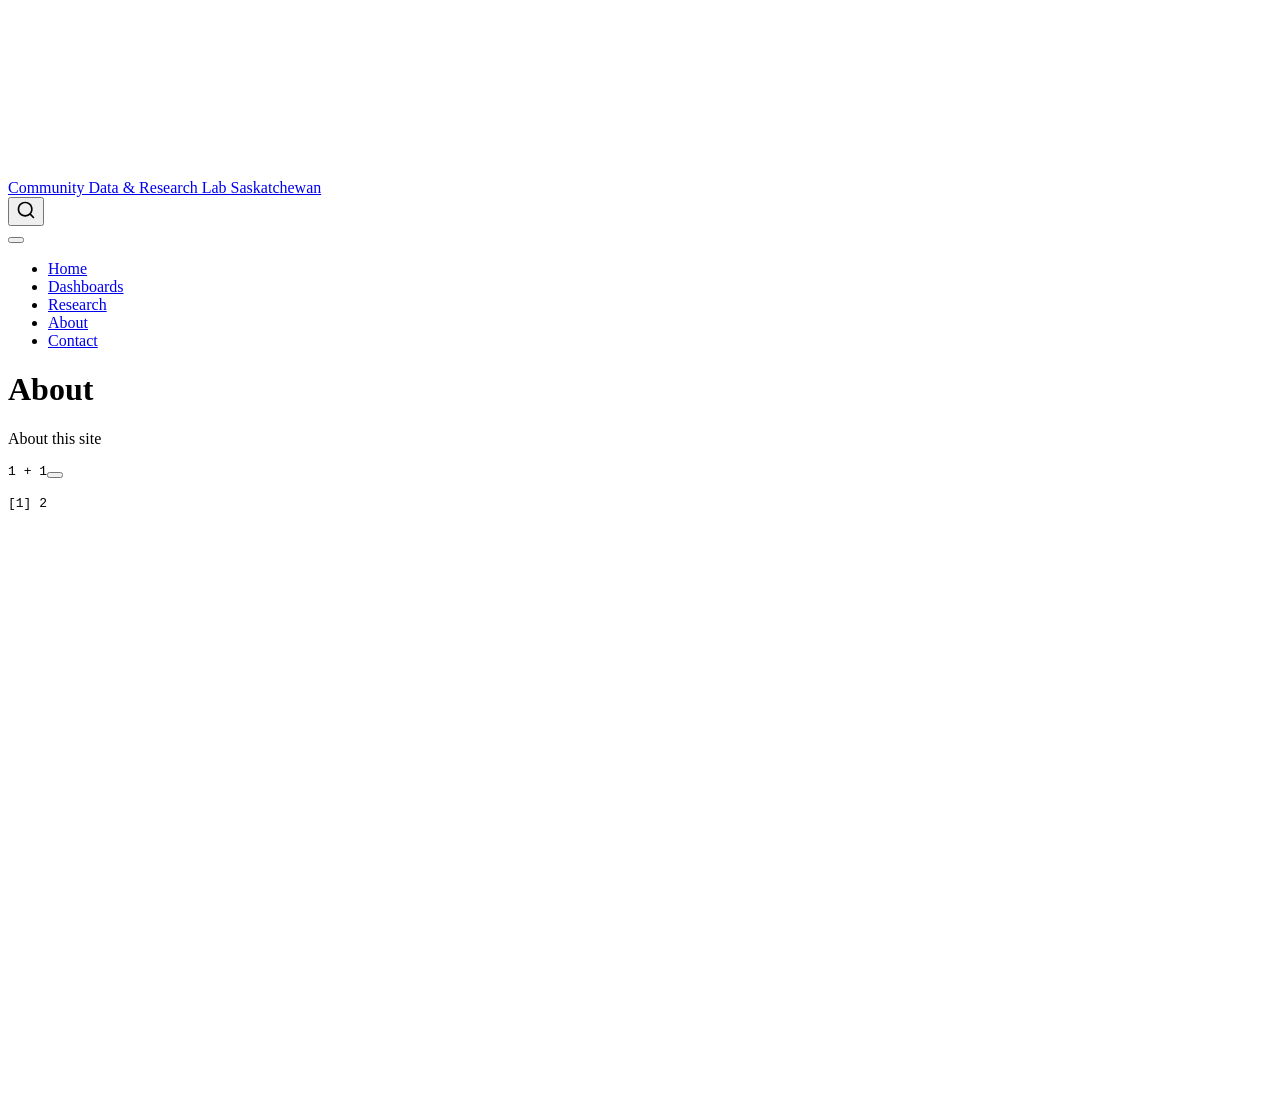
==== docs/about.html @ 87b05493 "Add files via upload" ====
<!DOCTYPE html>
<html xmlns="http://www.w3.org/1999/xhtml" lang="en" xml:lang="en"><head>

<meta charset="utf-8">
<meta name="generator" content="quarto-1.7.32">

<meta name="viewport" content="width=device-width, initial-scale=1.0, user-scalable=yes">


<title>About – Community Data &amp; Research Lab Saskatchewan</title>
<style>
code{white-space: pre-wrap;}
span.smallcaps{font-variant: small-caps;}
div.columns{display: flex; gap: min(4vw, 1.5em);}
div.column{flex: auto; overflow-x: auto;}
div.hanging-indent{margin-left: 1.5em; text-indent: -1.5em;}
ul.task-list{list-style: none;}
ul.task-list li input[type="checkbox"] {
  width: 0.8em;
  margin: 0 0.8em 0.2em -1em; /* quarto-specific, see https://github.com/quarto-dev/quarto-cli/issues/4556 */ 
  vertical-align: middle;
}
/* CSS for syntax highlighting */
html { -webkit-text-size-adjust: 100%; }
pre > code.sourceCode { white-space: pre; position: relative; }
pre > code.sourceCode > span { display: inline-block; line-height: 1.25; }
pre > code.sourceCode > span:empty { height: 1.2em; }
.sourceCode { overflow: visible; }
code.sourceCode > span { color: inherit; text-decoration: inherit; }
div.sourceCode { margin: 1em 0; }
pre.sourceCode { margin: 0; }
@media screen {
div.sourceCode { overflow: auto; }
}
@media print {
pre > code.sourceCode { white-space: pre-wrap; }
pre > code.sourceCode > span { text-indent: -5em; padding-left: 5em; }
}
pre.numberSource code
  { counter-reset: source-line 0; }
pre.numberSource code > span
  { position: relative; left: -4em; counter-increment: source-line; }
pre.numberSource code > span > a:first-child::before
  { content: counter(source-line);
    position: relative; left: -1em; text-align: right; vertical-align: baseline;
    border: none; display: inline-block;
    -webkit-touch-callout: none; -webkit-user-select: none;
    -khtml-user-select: none; -moz-user-select: none;
    -ms-user-select: none; user-select: none;
    padding: 0 4px; width: 4em;
  }
pre.numberSource { margin-left: 3em;  padding-left: 4px; }
div.sourceCode
  {   }
@media screen {
pre > code.sourceCode > span > a:first-child::before { text-decoration: underline; }
}
</style>


<script src="site_libs/quarto-nav/quarto-nav.js"></script>
<script src="site_libs/quarto-nav/headroom.min.js"></script>
<script src="site_libs/clipboard/clipboard.min.js"></script>
<script src="site_libs/quarto-search/autocomplete.umd.js"></script>
<script src="site_libs/quarto-search/fuse.min.js"></script>
<script src="site_libs/quarto-search/quarto-search.js"></script>
<meta name="quarto:offset" content="./">
<script src="site_libs/quarto-html/quarto.js" type="module"></script>
<script src="site_libs/quarto-html/tabsets/tabsets.js" type="module"></script>
<script src="site_libs/quarto-html/popper.min.js"></script>
<script src="site_libs/quarto-html/tippy.umd.min.js"></script>
<script src="site_libs/quarto-html/anchor.min.js"></script>
<link href="site_libs/quarto-html/tippy.css" rel="stylesheet">
<link href="site_libs/quarto-html/quarto-syntax-highlighting-37eea08aefeeee20ff55810ff984fec1.css" rel="stylesheet" id="quarto-text-highlighting-styles">
<script src="site_libs/bootstrap/bootstrap.min.js"></script>
<link href="site_libs/bootstrap/bootstrap-icons.css" rel="stylesheet">
<link href="site_libs/bootstrap/bootstrap-dfb324f25d9b1687192fa8be62ac8f9c.min.css" rel="stylesheet" append-hash="true" id="quarto-bootstrap" data-mode="light">
<script id="quarto-search-options" type="application/json">{
  "location": "navbar",
  "copy-button": false,
  "collapse-after": 3,
  "panel-placement": "end",
  "type": "overlay",
  "limit": 50,
  "keyboard-shortcut": [
    "f",
    "/",
    "s"
  ],
  "show-item-context": false,
  "language": {
    "search-no-results-text": "No results",
    "search-matching-documents-text": "matching documents",
    "search-copy-link-title": "Copy link to search",
    "search-hide-matches-text": "Hide additional matches",
    "search-more-match-text": "more match in this document",
    "search-more-matches-text": "more matches in this document",
    "search-clear-button-title": "Clear",
    "search-text-placeholder": "",
    "search-detached-cancel-button-title": "Cancel",
    "search-submit-button-title": "Submit",
    "search-label": "Search"
  }
}</script>


</head>

<body class="nav-fixed quarto-light">

<div id="quarto-search-results"></div>
  <header id="quarto-header" class="headroom fixed-top">
    <nav class="navbar navbar-expand-lg " data-bs-theme="dark">
      <div class="navbar-container container-fluid">
      <div class="navbar-brand-container mx-auto">
    <a class="navbar-brand" href="./index.html">
    <span class="navbar-title">Community Data &amp; Research Lab Saskatchewan</span>
    </a>
  </div>
            <div id="quarto-search" class="" title="Search"></div>
          <button class="navbar-toggler" type="button" data-bs-toggle="collapse" data-bs-target="#navbarCollapse" aria-controls="navbarCollapse" role="menu" aria-expanded="false" aria-label="Toggle navigation" onclick="if (window.quartoToggleHeadroom) { window.quartoToggleHeadroom(); }">
  <span class="navbar-toggler-icon"></span>
</button>
          <div class="collapse navbar-collapse" id="navbarCollapse">
            <ul class="navbar-nav navbar-nav-scroll me-auto">
  <li class="nav-item">
    <a class="nav-link" href="./index.html"> 
<span class="menu-text">Home</span></a>
  </li>  
  <li class="nav-item">
    <a class="nav-link" href="./dashboard.html"> 
<span class="menu-text">Dashboards</span></a>
  </li>  
  <li class="nav-item">
    <a class="nav-link" href="./research.qmd"> 
<span class="menu-text">Research</span></a>
  </li>  
  <li class="nav-item">
    <a class="nav-link active" href="./about.html" aria-current="page"> 
<span class="menu-text">About</span></a>
  </li>  
  <li class="nav-item">
    <a class="nav-link" href="./contact.qmd"> 
<span class="menu-text">Contact</span></a>
  </li>  
</ul>
          </div> <!-- /navcollapse -->
            <div class="quarto-navbar-tools">
</div>
      </div> <!-- /container-fluid -->
    </nav>
</header>
<!-- content -->
<div id="quarto-content" class="quarto-container page-columns page-rows-contents page-layout-article page-navbar">
<!-- sidebar -->
<!-- margin-sidebar -->
    <div id="quarto-margin-sidebar" class="sidebar margin-sidebar zindex-bottom">
        
    </div>
<!-- main -->
<main class="content" id="quarto-document-content">

<header id="title-block-header" class="quarto-title-block default">
<div class="quarto-title">
<h1 class="title">About</h1>
</div>



<div class="quarto-title-meta">

    
  
    
  </div>
  


</header>


<p>About this site</p>
<div class="cell">
<div class="sourceCode cell-code" id="cb1"><pre class="sourceCode r code-with-copy"><code class="sourceCode r"><span id="cb1-1"><a href="#cb1-1" aria-hidden="true" tabindex="-1"></a><span class="dv">1</span> <span class="sc">+</span> <span class="dv">1</span></span></code><button title="Copy to Clipboard" class="code-copy-button"><i class="bi"></i></button></pre></div>
<div class="cell-output cell-output-stdout">
<pre><code>[1] 2</code></pre>
</div>
</div>



</main> <!-- /main -->
<script id="quarto-html-after-body" type="application/javascript">
  window.document.addEventListener("DOMContentLoaded", function (event) {
    const icon = "";
    const anchorJS = new window.AnchorJS();
    anchorJS.options = {
      placement: 'right',
      icon: icon
    };
    anchorJS.add('.anchored');
    const isCodeAnnotation = (el) => {
      for (const clz of el.classList) {
        if (clz.startsWith('code-annotation-')) {                     
          return true;
        }
      }
      return false;
    }
    const onCopySuccess = function(e) {
      // button target
      const button = e.trigger;
      // don't keep focus
      button.blur();
      // flash "checked"
      button.classList.add('code-copy-button-checked');
      var currentTitle = button.getAttribute("title");
      button.setAttribute("title", "Copied!");
      let tooltip;
      if (window.bootstrap) {
        button.setAttribute("data-bs-toggle", "tooltip");
        button.setAttribute("data-bs-placement", "left");
        button.setAttribute("data-bs-title", "Copied!");
        tooltip = new bootstrap.Tooltip(button, 
          { trigger: "manual", 
            customClass: "code-copy-button-tooltip",
            offset: [0, -8]});
        tooltip.show();    
      }
      setTimeout(function() {
        if (tooltip) {
          tooltip.hide();
          button.removeAttribute("data-bs-title");
          button.removeAttribute("data-bs-toggle");
          button.removeAttribute("data-bs-placement");
        }
        button.setAttribute("title", currentTitle);
        button.classList.remove('code-copy-button-checked');
      }, 1000);
      // clear code selection
      e.clearSelection();
    }
    const getTextToCopy = function(trigger) {
        const codeEl = trigger.previousElementSibling.cloneNode(true);
        for (const childEl of codeEl.children) {
          if (isCodeAnnotation(childEl)) {
            childEl.remove();
          }
        }
        return codeEl.innerText;
    }
    const clipboard = new window.ClipboardJS('.code-copy-button:not([data-in-quarto-modal])', {
      text: getTextToCopy
    });
    clipboard.on('success', onCopySuccess);
    if (window.document.getElementById('quarto-embedded-source-code-modal')) {
      const clipboardModal = new window.ClipboardJS('.code-copy-button[data-in-quarto-modal]', {
        text: getTextToCopy,
        container: window.document.getElementById('quarto-embedded-source-code-modal')
      });
      clipboardModal.on('success', onCopySuccess);
    }
      var localhostRegex = new RegExp(/^(?:http|https):\/\/localhost\:?[0-9]*\//);
      var mailtoRegex = new RegExp(/^mailto:/);
        var filterRegex = new RegExp("https:\/\/prairieskcommunityhub\.github\.io\/");
      var isInternal = (href) => {
          return filterRegex.test(href) || localhostRegex.test(href) || mailtoRegex.test(href);
      }
      // Inspect non-navigation links and adorn them if external
     var links = window.document.querySelectorAll('a[href]:not(.nav-link):not(.navbar-brand):not(.toc-action):not(.sidebar-link):not(.sidebar-item-toggle):not(.pagination-link):not(.no-external):not([aria-hidden]):not(.dropdown-item):not(.quarto-navigation-tool):not(.about-link)');
      for (var i=0; i<links.length; i++) {
        const link = links[i];
        if (!isInternal(link.href)) {
          // undo the damage that might have been done by quarto-nav.js in the case of
          // links that we want to consider external
          if (link.dataset.originalHref !== undefined) {
            link.href = link.dataset.originalHref;
          }
        }
      }
    function tippyHover(el, contentFn, onTriggerFn, onUntriggerFn) {
      const config = {
        allowHTML: true,
        maxWidth: 500,
        delay: 100,
        arrow: false,
        appendTo: function(el) {
            return el.parentElement;
        },
        interactive: true,
        interactiveBorder: 10,
        theme: 'quarto',
        placement: 'bottom-start',
      };
      if (contentFn) {
        config.content = contentFn;
      }
      if (onTriggerFn) {
        config.onTrigger = onTriggerFn;
      }
      if (onUntriggerFn) {
        config.onUntrigger = onUntriggerFn;
      }
      window.tippy(el, config); 
    }
    const noterefs = window.document.querySelectorAll('a[role="doc-noteref"]');
    for (var i=0; i<noterefs.length; i++) {
      const ref = noterefs[i];
      tippyHover(ref, function() {
        // use id or data attribute instead here
        let href = ref.getAttribute('data-footnote-href') || ref.getAttribute('href');
        try { href = new URL(href).hash; } catch {}
        const id = href.replace(/^#\/?/, "");
        const note = window.document.getElementById(id);
        if (note) {
          return note.innerHTML;
        } else {
          return "";
        }
      });
    }
    const xrefs = window.document.querySelectorAll('a.quarto-xref');
    const processXRef = (id, note) => {
      // Strip column container classes
      const stripColumnClz = (el) => {
        el.classList.remove("page-full", "page-columns");
        if (el.children) {
          for (const child of el.children) {
            stripColumnClz(child);
          }
        }
      }
      stripColumnClz(note)
      if (id === null || id.startsWith('sec-')) {
        // Special case sections, only their first couple elements
        const container = document.createElement("div");
        if (note.children && note.children.length > 2) {
          container.appendChild(note.children[0].cloneNode(true));
          for (let i = 1; i < note.children.length; i++) {
            const child = note.children[i];
            if (child.tagName === "P" && child.innerText === "") {
              continue;
            } else {
              container.appendChild(child.cloneNode(true));
              break;
            }
          }
          if (window.Quarto?.typesetMath) {
            window.Quarto.typesetMath(container);
          }
          return container.innerHTML
        } else {
          if (window.Quarto?.typesetMath) {
            window.Quarto.typesetMath(note);
          }
          return note.innerHTML;
        }
      } else {
        // Remove any anchor links if they are present
        const anchorLink = note.querySelector('a.anchorjs-link');
        if (anchorLink) {
          anchorLink.remove();
        }
        if (window.Quarto?.typesetMath) {
          window.Quarto.typesetMath(note);
        }
        if (note.classList.contains("callout")) {
          return note.outerHTML;
        } else {
          return note.innerHTML;
        }
      }
    }
    for (var i=0; i<xrefs.length; i++) {
      const xref = xrefs[i];
      tippyHover(xref, undefined, function(instance) {
        instance.disable();
        let url = xref.getAttribute('href');
        let hash = undefined; 
        if (url.startsWith('#')) {
          hash = url;
        } else {
          try { hash = new URL(url).hash; } catch {}
        }
        if (hash) {
          const id = hash.replace(/^#\/?/, "");
          const note = window.document.getElementById(id);
          if (note !== null) {
            try {
              const html = processXRef(id, note.cloneNode(true));
              instance.setContent(html);
            } finally {
              instance.enable();
              instance.show();
            }
          } else {
            // See if we can fetch this
            fetch(url.split('#')[0])
            .then(res => res.text())
            .then(html => {
              const parser = new DOMParser();
              const htmlDoc = parser.parseFromString(html, "text/html");
              const note = htmlDoc.getElementById(id);
              if (note !== null) {
                const html = processXRef(id, note);
                instance.setContent(html);
              } 
            }).finally(() => {
              instance.enable();
              instance.show();
            });
          }
        } else {
          // See if we can fetch a full url (with no hash to target)
          // This is a special case and we should probably do some content thinning / targeting
          fetch(url)
          .then(res => res.text())
          .then(html => {
            const parser = new DOMParser();
            const htmlDoc = parser.parseFromString(html, "text/html");
            const note = htmlDoc.querySelector('main.content');
            if (note !== null) {
              // This should only happen for chapter cross references
              // (since there is no id in the URL)
              // remove the first header
              if (note.children.length > 0 && note.children[0].tagName === "HEADER") {
                note.children[0].remove();
              }
              const html = processXRef(null, note);
              instance.setContent(html);
            } 
          }).finally(() => {
            instance.enable();
            instance.show();
          });
        }
      }, function(instance) {
      });
    }
        let selectedAnnoteEl;
        const selectorForAnnotation = ( cell, annotation) => {
          let cellAttr = 'data-code-cell="' + cell + '"';
          let lineAttr = 'data-code-annotation="' +  annotation + '"';
          const selector = 'span[' + cellAttr + '][' + lineAttr + ']';
          return selector;
        }
        const selectCodeLines = (annoteEl) => {
          const doc = window.document;
          const targetCell = annoteEl.getAttribute("data-target-cell");
          const targetAnnotation = annoteEl.getAttribute("data-target-annotation");
          const annoteSpan = window.document.querySelector(selectorForAnnotation(targetCell, targetAnnotation));
          const lines = annoteSpan.getAttribute("data-code-lines").split(",");
          const lineIds = lines.map((line) => {
            return targetCell + "-" + line;
          })
          let top = null;
          let height = null;
          let parent = null;
          if (lineIds.length > 0) {
              //compute the position of the single el (top and bottom and make a div)
              const el = window.document.getElementById(lineIds[0]);
              top = el.offsetTop;
              height = el.offsetHeight;
              parent = el.parentElement.parentElement;
            if (lineIds.length > 1) {
              const lastEl = window.document.getElementById(lineIds[lineIds.length - 1]);
              const bottom = lastEl.offsetTop + lastEl.offsetHeight;
              height = bottom - top;
            }
            if (top !== null && height !== null && parent !== null) {
              // cook up a div (if necessary) and position it 
              let div = window.document.getElementById("code-annotation-line-highlight");
              if (div === null) {
                div = window.document.createElement("div");
                div.setAttribute("id", "code-annotation-line-highlight");
                div.style.position = 'absolute';
                parent.appendChild(div);
              }
              div.style.top = top - 2 + "px";
              div.style.height = height + 4 + "px";
              div.style.left = 0;
              let gutterDiv = window.document.getElementById("code-annotation-line-highlight-gutter");
              if (gutterDiv === null) {
                gutterDiv = window.document.createElement("div");
                gutterDiv.setAttribute("id", "code-annotation-line-highlight-gutter");
                gutterDiv.style.position = 'absolute';
                const codeCell = window.document.getElementById(targetCell);
                const gutter = codeCell.querySelector('.code-annotation-gutter');
                gutter.appendChild(gutterDiv);
              }
              gutterDiv.style.top = top - 2 + "px";
              gutterDiv.style.height = height + 4 + "px";
            }
            selectedAnnoteEl = annoteEl;
          }
        };
        const unselectCodeLines = () => {
          const elementsIds = ["code-annotation-line-highlight", "code-annotation-line-highlight-gutter"];
          elementsIds.forEach((elId) => {
            const div = window.document.getElementById(elId);
            if (div) {
              div.remove();
            }
          });
          selectedAnnoteEl = undefined;
        };
          // Handle positioning of the toggle
      window.addEventListener(
        "resize",
        throttle(() => {
          elRect = undefined;
          if (selectedAnnoteEl) {
            selectCodeLines(selectedAnnoteEl);
          }
        }, 10)
      );
      function throttle(fn, ms) {
      let throttle = false;
      let timer;
        return (...args) => {
          if(!throttle) { // first call gets through
              fn.apply(this, args);
              throttle = true;
          } else { // all the others get throttled
              if(timer) clearTimeout(timer); // cancel #2
              timer = setTimeout(() => {
                fn.apply(this, args);
                timer = throttle = false;
              }, ms);
          }
        };
      }
        // Attach click handler to the DT
        const annoteDls = window.document.querySelectorAll('dt[data-target-cell]');
        for (const annoteDlNode of annoteDls) {
          annoteDlNode.addEventListener('click', (event) => {
            const clickedEl = event.target;
            if (clickedEl !== selectedAnnoteEl) {
              unselectCodeLines();
              const activeEl = window.document.querySelector('dt[data-target-cell].code-annotation-active');
              if (activeEl) {
                activeEl.classList.remove('code-annotation-active');
              }
              selectCodeLines(clickedEl);
              clickedEl.classList.add('code-annotation-active');
            } else {
              // Unselect the line
              unselectCodeLines();
              clickedEl.classList.remove('code-annotation-active');
            }
          });
        }
    const findCites = (el) => {
      const parentEl = el.parentElement;
      if (parentEl) {
        const cites = parentEl.dataset.cites;
        if (cites) {
          return {
            el,
            cites: cites.split(' ')
          };
        } else {
          return findCites(el.parentElement)
        }
      } else {
        return undefined;
      }
    };
    var bibliorefs = window.document.querySelectorAll('a[role="doc-biblioref"]');
    for (var i=0; i<bibliorefs.length; i++) {
      const ref = bibliorefs[i];
      const citeInfo = findCites(ref);
      if (citeInfo) {
        tippyHover(citeInfo.el, function() {
          var popup = window.document.createElement('div');
          citeInfo.cites.forEach(function(cite) {
            var citeDiv = window.document.createElement('div');
            citeDiv.classList.add('hanging-indent');
            citeDiv.classList.add('csl-entry');
            var biblioDiv = window.document.getElementById('ref-' + cite);
            if (biblioDiv) {
              citeDiv.innerHTML = biblioDiv.innerHTML;
            }
            popup.appendChild(citeDiv);
          });
          return popup.innerHTML;
        });
      }
    }
  });
  </script>
</div> <!-- /content -->




</body></html>
---- docs/site_libs/quarto-html/tippy.css ----
.tippy-box[data-animation=fade][data-state=hidden]{opacity:0}[data-tippy-root]{max-width:calc(100vw - 10px)}.tippy-box{position:relative;background-color:#333;color:#fff;border-radius:4px;font-size:14px;line-height:1.4;white-space:normal;outline:0;transition-property:transform,visibility,opacity}.tippy-box[data-placement^=top]>.tippy-arrow{bottom:0}.tippy-box[data-placement^=top]>.tippy-arrow:before{bottom:-7px;left:0;border-width:8px 8px 0;border-top-color:initial;transform-origin:center top}.tippy-box[data-placement^=bottom]>.tippy-arrow{top:0}.tippy-box[data-placement^=bottom]>.tippy-arrow:before{top:-7px;left:0;border-width:0 8px 8px;border-bottom-color:initial;transform-origin:center bottom}.tippy-box[data-placement^=left]>.tippy-arrow{right:0}.tippy-box[data-placement^=left]>.tippy-arrow:before{border-width:8px 0 8px 8px;border-left-color:initial;right:-7px;transform-origin:center left}.tippy-box[data-placement^=right]>.tippy-arrow{left:0}.tippy-box[data-placement^=right]>.tippy-arrow:before{left:-7px;border-width:8px 8px 8px 0;border-right-color:initial;transform-origin:center right}.tippy-box[data-inertia][data-state=visible]{transition-timing-function:cubic-bezier(.54,1.5,.38,1.11)}.tippy-arrow{width:16px;height:16px;color:#333}.tippy-arrow:before{content:"";position:absolute;border-color:transparent;border-style:solid}.tippy-content{position:relative;padding:5px 9px;z-index:1}
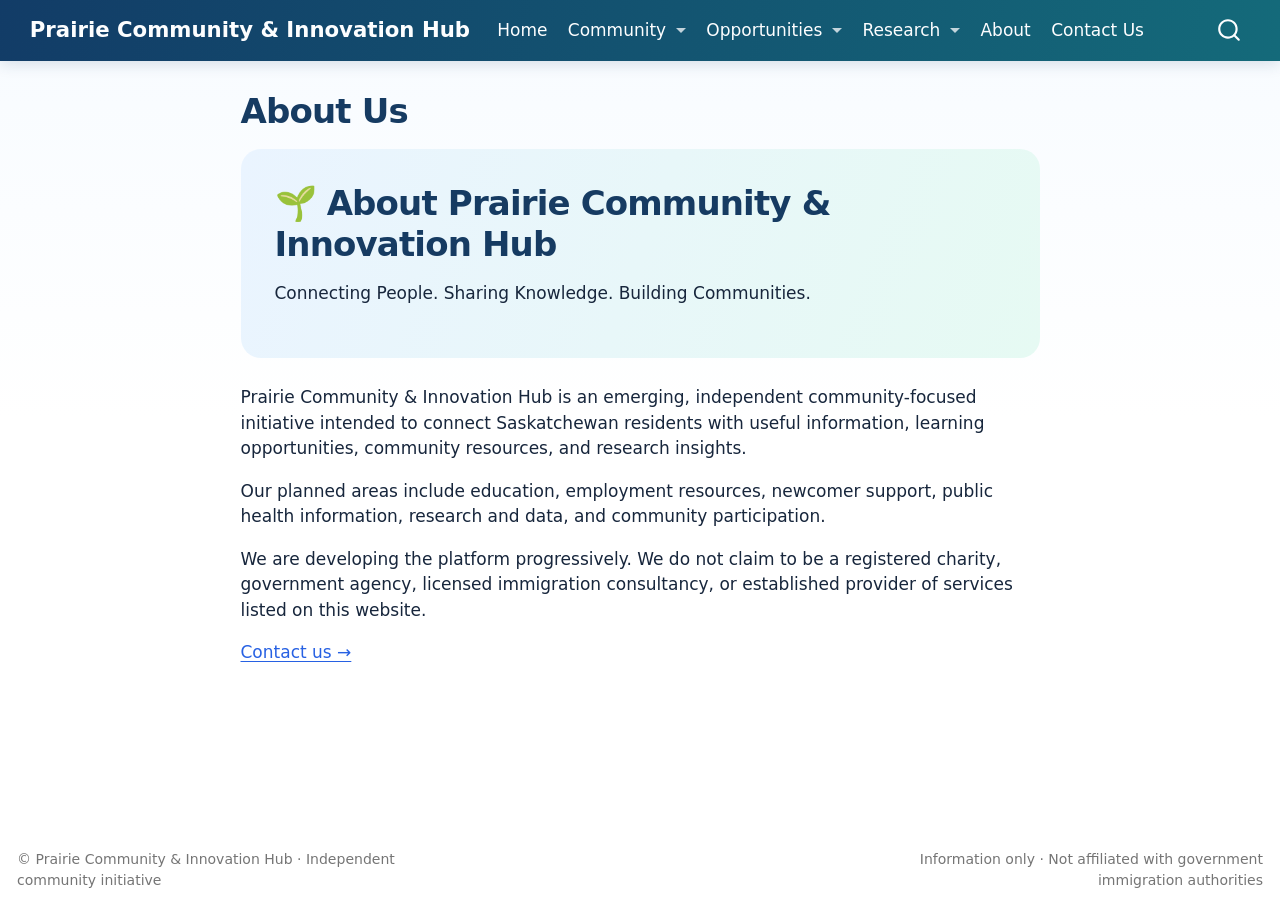
==== commit 5e0fa032: "Update Prairie Community Hub website" ====
--- a/docs/about.html
+++ b/docs/about.html
@@ -2,12 +2,12 @@
 <html xmlns="http://www.w3.org/1999/xhtml" lang="en" xml:lang="en"><head>
 
 <meta charset="utf-8">
-<meta name="generator" content="quarto-1.7.32">
+<meta name="generator" content="quarto-1.6.42">
 
 <meta name="viewport" content="width=device-width, initial-scale=1.0, user-scalable=yes">
 
 
-<title>About – Community Data &amp; Research Lab Saskatchewan</title>
+<title>About Us – Prairie Community &amp; Innovation Hub</title>
 <style>
 code{white-space: pre-wrap;}
 span.smallcaps{font-variant: small-caps;}
@@ -20,41 +20,6 @@
   margin: 0 0.8em 0.2em -1em; /* quarto-specific, see https://github.com/quarto-dev/quarto-cli/issues/4556 */ 
   vertical-align: middle;
 }
-/* CSS for syntax highlighting */
-html { -webkit-text-size-adjust: 100%; }
-pre > code.sourceCode { white-space: pre; position: relative; }
-pre > code.sourceCode > span { display: inline-block; line-height: 1.25; }
-pre > code.sourceCode > span:empty { height: 1.2em; }
-.sourceCode { overflow: visible; }
-code.sourceCode > span { color: inherit; text-decoration: inherit; }
-div.sourceCode { margin: 1em 0; }
-pre.sourceCode { margin: 0; }
-@media screen {
-div.sourceCode { overflow: auto; }
-}
-@media print {
-pre > code.sourceCode { white-space: pre-wrap; }
-pre > code.sourceCode > span { text-indent: -5em; padding-left: 5em; }
-}
-pre.numberSource code
-  { counter-reset: source-line 0; }
-pre.numberSource code > span
-  { position: relative; left: -4em; counter-increment: source-line; }
-pre.numberSource code > span > a:first-child::before
-  { content: counter(source-line);
-    position: relative; left: -1em; text-align: right; vertical-align: baseline;
-    border: none; display: inline-block;
-    -webkit-touch-callout: none; -webkit-user-select: none;
-    -khtml-user-select: none; -moz-user-select: none;
-    -ms-user-select: none; user-select: none;
-    padding: 0 4px; width: 4em;
-  }
-pre.numberSource { margin-left: 3em;  padding-left: 4px; }
-div.sourceCode
-  {   }
-@media screen {
-pre > code.sourceCode > span > a:first-child::before { text-decoration: underline; }
-}
 </style>
 
 
@@ -65,16 +30,15 @@
 <script src="site_libs/quarto-search/fuse.min.js"></script>
 <script src="site_libs/quarto-search/quarto-search.js"></script>
 <meta name="quarto:offset" content="./">
-<script src="site_libs/quarto-html/quarto.js" type="module"></script>
-<script src="site_libs/quarto-html/tabsets/tabsets.js" type="module"></script>
+<script src="site_libs/quarto-html/quarto.js"></script>
 <script src="site_libs/quarto-html/popper.min.js"></script>
 <script src="site_libs/quarto-html/tippy.umd.min.js"></script>
 <script src="site_libs/quarto-html/anchor.min.js"></script>
 <link href="site_libs/quarto-html/tippy.css" rel="stylesheet">
-<link href="site_libs/quarto-html/quarto-syntax-highlighting-37eea08aefeeee20ff55810ff984fec1.css" rel="stylesheet" id="quarto-text-highlighting-styles">
+<link href="site_libs/quarto-html/quarto-syntax-highlighting-2f5df379a58b258e96c21c0638c20c03.css" rel="stylesheet" id="quarto-text-highlighting-styles">
 <script src="site_libs/bootstrap/bootstrap.min.js"></script>
 <link href="site_libs/bootstrap/bootstrap-icons.css" rel="stylesheet">
-<link href="site_libs/bootstrap/bootstrap-dfb324f25d9b1687192fa8be62ac8f9c.min.css" rel="stylesheet" append-hash="true" id="quarto-bootstrap" data-mode="light">
+<link href="site_libs/bootstrap/bootstrap-fad5ab29a14bbe0a7a7d29177f3f13bb.min.css" rel="stylesheet" append-hash="true" id="quarto-bootstrap" data-mode="light">
 <script id="quarto-search-options" type="application/json">{
   "location": "navbar",
   "copy-button": false,
@@ -102,11 +66,13 @@
     "search-label": "Search"
   }
 }</script>
-
-
+<style>html{ scroll-behavior: smooth; }</style>
+
+
+<link rel="stylesheet" href="styles.css">
 </head>
 
-<body class="nav-fixed quarto-light">
+<body class="nav-fixed fullcontent">
 
 <div id="quarto-search-results"></div>
   <header id="quarto-header" class="headroom fixed-top">
@@ -114,7 +80,7 @@
       <div class="navbar-container container-fluid">
       <div class="navbar-brand-container mx-auto">
     <a class="navbar-brand" href="./index.html">
-    <span class="navbar-title">Community Data &amp; Research Lab Saskatchewan</span>
+    <span class="navbar-title">Prairie Community &amp; Innovation Hub</span>
     </a>
   </div>
             <div id="quarto-search" class="" title="Search"></div>
@@ -127,21 +93,66 @@
     <a class="nav-link" href="./index.html"> 
 <span class="menu-text">Home</span></a>
   </li>  
-  <li class="nav-item">
-    <a class="nav-link" href="./dashboard.html"> 
-<span class="menu-text">Dashboards</span></a>
-  </li>  
-  <li class="nav-item">
-    <a class="nav-link" href="./research.qmd"> 
-<span class="menu-text">Research</span></a>
-  </li>  
+  <li class="nav-item dropdown ">
+    <a class="nav-link dropdown-toggle" href="#" id="nav-menu-community" role="link" data-bs-toggle="dropdown" aria-expanded="false">
+ <span class="menu-text">Community</span>
+    </a>
+    <ul class="dropdown-menu" aria-labelledby="nav-menu-community">    
+        <li>
+    <a class="dropdown-item" href="./community.html">
+ <span class="dropdown-text">Community Support</span></a>
+  </li>  
+        <li>
+    <a class="dropdown-item" href="./newcomers.html">
+ <span class="dropdown-text">Newcomers &amp; Families</span></a>
+  </li>  
+        <li>
+    <a class="dropdown-item" href="./immigration.html">
+ <span class="dropdown-text">Immigration &amp; Permits</span></a>
+  </li>  
+        <li>
+    <a class="dropdown-item" href="./health.html">
+ <span class="dropdown-text">Health Awareness</span></a>
+  </li>  
+    </ul>
+  </li>
+  <li class="nav-item dropdown ">
+    <a class="nav-link dropdown-toggle" href="#" id="nav-menu-opportunities" role="link" data-bs-toggle="dropdown" aria-expanded="false">
+ <span class="menu-text">Opportunities</span>
+    </a>
+    <ul class="dropdown-menu" aria-labelledby="nav-menu-opportunities">    
+        <li>
+    <a class="dropdown-item" href="./education.html">
+ <span class="dropdown-text">Education &amp; Training</span></a>
+  </li>  
+        <li>
+    <a class="dropdown-item" href="./jobs.html">
+ <span class="dropdown-text">Jobs &amp; Business</span></a>
+  </li>  
+        <li>
+    <a class="dropdown-item" href="./events.html">
+ <span class="dropdown-text">Events &amp; Volunteering</span></a>
+  </li>  
+    </ul>
+  </li>
+  <li class="nav-item dropdown ">
+    <a class="nav-link dropdown-toggle" href="#" id="nav-menu-research" role="link" data-bs-toggle="dropdown" aria-expanded="false">
+ <span class="menu-text">Research</span>
+    </a>
+    <ul class="dropdown-menu" aria-labelledby="nav-menu-research">    
+        <li>
+    <a class="dropdown-item" href="./research.html">
+ <span class="dropdown-text">Research &amp; Data</span></a>
+  </li>  
+    </ul>
+  </li>
   <li class="nav-item">
     <a class="nav-link active" href="./about.html" aria-current="page"> 
 <span class="menu-text">About</span></a>
   </li>  
   <li class="nav-item">
-    <a class="nav-link" href="./contact.qmd"> 
-<span class="menu-text">Contact</span></a>
+    <a class="nav-link" href="./contact.html"> 
+<span class="menu-text">Contact Us</span></a>
   </li>  
 </ul>
           </div> <!-- /navcollapse -->
@@ -154,15 +165,13 @@
 <div id="quarto-content" class="quarto-container page-columns page-rows-contents page-layout-article page-navbar">
 <!-- sidebar -->
 <!-- margin-sidebar -->
-    <div id="quarto-margin-sidebar" class="sidebar margin-sidebar zindex-bottom">
-        
-    </div>
+    
 <!-- main -->
 <main class="content" id="quarto-document-content">
 
 <header id="title-block-header" class="quarto-title-block default">
 <div class="quarto-title">
-<h1 class="title">About</h1>
+<h1 class="title">About Us</h1>
 </div>
 
 
@@ -179,254 +188,258 @@
 </header>
 
 
-<p>About this site</p>
-<div class="cell">
-<div class="sourceCode cell-code" id="cb1"><pre class="sourceCode r code-with-copy"><code class="sourceCode r"><span id="cb1-1"><a href="#cb1-1" aria-hidden="true" tabindex="-1"></a><span class="dv">1</span> <span class="sc">+</span> <span class="dv">1</span></span></code><button title="Copy to Clipboard" class="code-copy-button"><i class="bi"></i></button></pre></div>
-<div class="cell-output cell-output-stdout">
-<pre><code>[1] 2</code></pre>
+<div class="section-banner">
+<h1>
+🌱 About Prairie Community &amp; Innovation Hub
+</h1>
+<p>
+Connecting People. Sharing Knowledge. Building Communities.
+</p>
 </div>
-</div>
+<p>Prairie Community &amp; Innovation Hub is an emerging, independent community-focused initiative intended to connect Saskatchewan residents with useful information, learning opportunities, community resources, and research insights.</p>
+<p>Our planned areas include education, employment resources, newcomer support, public health information, research and data, and community participation.</p>
+<p>We are developing the platform progressively. We do not claim to be a registered charity, government agency, licensed immigration consultancy, or established provider of services listed on this website.</p>
+<p><a href="./contact.html">Contact us →</a></p>
 
 
 
 </main> <!-- /main -->
 <script id="quarto-html-after-body" type="application/javascript">
-  window.document.addEventListener("DOMContentLoaded", function (event) {
-    const icon = "";
-    const anchorJS = new window.AnchorJS();
-    anchorJS.options = {
-      placement: 'right',
-      icon: icon
+window.document.addEventListener("DOMContentLoaded", function (event) {
+  const toggleBodyColorMode = (bsSheetEl) => {
+    const mode = bsSheetEl.getAttribute("data-mode");
+    const bodyEl = window.document.querySelector("body");
+    if (mode === "dark") {
+      bodyEl.classList.add("quarto-dark");
+      bodyEl.classList.remove("quarto-light");
+    } else {
+      bodyEl.classList.add("quarto-light");
+      bodyEl.classList.remove("quarto-dark");
+    }
+  }
+  const toggleBodyColorPrimary = () => {
+    const bsSheetEl = window.document.querySelector("link#quarto-bootstrap");
+    if (bsSheetEl) {
+      toggleBodyColorMode(bsSheetEl);
+    }
+  }
+  toggleBodyColorPrimary();  
+  const icon = "";
+  const anchorJS = new window.AnchorJS();
+  anchorJS.options = {
+    placement: 'right',
+    icon: icon
+  };
+  anchorJS.add('.anchored');
+  const isCodeAnnotation = (el) => {
+    for (const clz of el.classList) {
+      if (clz.startsWith('code-annotation-')) {                     
+        return true;
+      }
+    }
+    return false;
+  }
+  const onCopySuccess = function(e) {
+    // button target
+    const button = e.trigger;
+    // don't keep focus
+    button.blur();
+    // flash "checked"
+    button.classList.add('code-copy-button-checked');
+    var currentTitle = button.getAttribute("title");
+    button.setAttribute("title", "Copied!");
+    let tooltip;
+    if (window.bootstrap) {
+      button.setAttribute("data-bs-toggle", "tooltip");
+      button.setAttribute("data-bs-placement", "left");
+      button.setAttribute("data-bs-title", "Copied!");
+      tooltip = new bootstrap.Tooltip(button, 
+        { trigger: "manual", 
+          customClass: "code-copy-button-tooltip",
+          offset: [0, -8]});
+      tooltip.show();    
+    }
+    setTimeout(function() {
+      if (tooltip) {
+        tooltip.hide();
+        button.removeAttribute("data-bs-title");
+        button.removeAttribute("data-bs-toggle");
+        button.removeAttribute("data-bs-placement");
+      }
+      button.setAttribute("title", currentTitle);
+      button.classList.remove('code-copy-button-checked');
+    }, 1000);
+    // clear code selection
+    e.clearSelection();
+  }
+  const getTextToCopy = function(trigger) {
+      const codeEl = trigger.previousElementSibling.cloneNode(true);
+      for (const childEl of codeEl.children) {
+        if (isCodeAnnotation(childEl)) {
+          childEl.remove();
+        }
+      }
+      return codeEl.innerText;
+  }
+  const clipboard = new window.ClipboardJS('.code-copy-button:not([data-in-quarto-modal])', {
+    text: getTextToCopy
+  });
+  clipboard.on('success', onCopySuccess);
+  if (window.document.getElementById('quarto-embedded-source-code-modal')) {
+    const clipboardModal = new window.ClipboardJS('.code-copy-button[data-in-quarto-modal]', {
+      text: getTextToCopy,
+      container: window.document.getElementById('quarto-embedded-source-code-modal')
+    });
+    clipboardModal.on('success', onCopySuccess);
+  }
+    var localhostRegex = new RegExp(/^(?:http|https):\/\/localhost\:?[0-9]*\//);
+    var mailtoRegex = new RegExp(/^mailto:/);
+      var filterRegex = new RegExp("https:\/\/prairieskcommunityhub\.github\.io\/");
+    var isInternal = (href) => {
+        return filterRegex.test(href) || localhostRegex.test(href) || mailtoRegex.test(href);
+    }
+    // Inspect non-navigation links and adorn them if external
+ 	var links = window.document.querySelectorAll('a[href]:not(.nav-link):not(.navbar-brand):not(.toc-action):not(.sidebar-link):not(.sidebar-item-toggle):not(.pagination-link):not(.no-external):not([aria-hidden]):not(.dropdown-item):not(.quarto-navigation-tool):not(.about-link)');
+    for (var i=0; i<links.length; i++) {
+      const link = links[i];
+      if (!isInternal(link.href)) {
+        // undo the damage that might have been done by quarto-nav.js in the case of
+        // links that we want to consider external
+        if (link.dataset.originalHref !== undefined) {
+          link.href = link.dataset.originalHref;
+        }
+          // target, if specified
+          link.setAttribute("target", "_blank");
+          if (link.getAttribute("rel") === null) {
+            link.setAttribute("rel", "noopener");
+          }
+      }
+    }
+  function tippyHover(el, contentFn, onTriggerFn, onUntriggerFn) {
+    const config = {
+      allowHTML: true,
+      maxWidth: 500,
+      delay: 100,
+      arrow: false,
+      appendTo: function(el) {
+          return el.parentElement;
+      },
+      interactive: true,
+      interactiveBorder: 10,
+      theme: 'quarto',
+      placement: 'bottom-start',
     };
-    anchorJS.add('.anchored');
-    const isCodeAnnotation = (el) => {
-      for (const clz of el.classList) {
-        if (clz.startsWith('code-annotation-')) {                     
-          return true;
-        }
-      }
-      return false;
-    }
-    const onCopySuccess = function(e) {
-      // button target
-      const button = e.trigger;
-      // don't keep focus
-      button.blur();
-      // flash "checked"
-      button.classList.add('code-copy-button-checked');
-      var currentTitle = button.getAttribute("title");
-      button.setAttribute("title", "Copied!");
-      let tooltip;
-      if (window.bootstrap) {
-        button.setAttribute("data-bs-toggle", "tooltip");
-        button.setAttribute("data-bs-placement", "left");
-        button.setAttribute("data-bs-title", "Copied!");
-        tooltip = new bootstrap.Tooltip(button, 
-          { trigger: "manual", 
-            customClass: "code-copy-button-tooltip",
-            offset: [0, -8]});
-        tooltip.show();    
-      }
-      setTimeout(function() {
-        if (tooltip) {
-          tooltip.hide();
-          button.removeAttribute("data-bs-title");
-          button.removeAttribute("data-bs-toggle");
-          button.removeAttribute("data-bs-placement");
-        }
-        button.setAttribute("title", currentTitle);
-        button.classList.remove('code-copy-button-checked');
-      }, 1000);
-      // clear code selection
-      e.clearSelection();
-    }
-    const getTextToCopy = function(trigger) {
-        const codeEl = trigger.previousElementSibling.cloneNode(true);
-        for (const childEl of codeEl.children) {
-          if (isCodeAnnotation(childEl)) {
-            childEl.remove();
-          }
-        }
-        return codeEl.innerText;
-    }
-    const clipboard = new window.ClipboardJS('.code-copy-button:not([data-in-quarto-modal])', {
-      text: getTextToCopy
+    if (contentFn) {
+      config.content = contentFn;
+    }
+    if (onTriggerFn) {
+      config.onTrigger = onTriggerFn;
+    }
+    if (onUntriggerFn) {
+      config.onUntrigger = onUntriggerFn;
+    }
+    window.tippy(el, config); 
+  }
+  const noterefs = window.document.querySelectorAll('a[role="doc-noteref"]');
+  for (var i=0; i<noterefs.length; i++) {
+    const ref = noterefs[i];
+    tippyHover(ref, function() {
+      // use id or data attribute instead here
+      let href = ref.getAttribute('data-footnote-href') || ref.getAttribute('href');
+      try { href = new URL(href).hash; } catch {}
+      const id = href.replace(/^#\/?/, "");
+      const note = window.document.getElementById(id);
+      if (note) {
+        return note.innerHTML;
+      } else {
+        return "";
+      }
     });
-    clipboard.on('success', onCopySuccess);
-    if (window.document.getElementById('quarto-embedded-source-code-modal')) {
-      const clipboardModal = new window.ClipboardJS('.code-copy-button[data-in-quarto-modal]', {
-        text: getTextToCopy,
-        container: window.document.getElementById('quarto-embedded-source-code-modal')
-      });
-      clipboardModal.on('success', onCopySuccess);
-    }
-      var localhostRegex = new RegExp(/^(?:http|https):\/\/localhost\:?[0-9]*\//);
-      var mailtoRegex = new RegExp(/^mailto:/);
-        var filterRegex = new RegExp("https:\/\/prairieskcommunityhub\.github\.io\/");
-      var isInternal = (href) => {
-          return filterRegex.test(href) || localhostRegex.test(href) || mailtoRegex.test(href);
-      }
-      // Inspect non-navigation links and adorn them if external
-     var links = window.document.querySelectorAll('a[href]:not(.nav-link):not(.navbar-brand):not(.toc-action):not(.sidebar-link):not(.sidebar-item-toggle):not(.pagination-link):not(.no-external):not([aria-hidden]):not(.dropdown-item):not(.quarto-navigation-tool):not(.about-link)');
-      for (var i=0; i<links.length; i++) {
-        const link = links[i];
-        if (!isInternal(link.href)) {
-          // undo the damage that might have been done by quarto-nav.js in the case of
-          // links that we want to consider external
-          if (link.dataset.originalHref !== undefined) {
-            link.href = link.dataset.originalHref;
-          }
-        }
-      }
-    function tippyHover(el, contentFn, onTriggerFn, onUntriggerFn) {
-      const config = {
-        allowHTML: true,
-        maxWidth: 500,
-        delay: 100,
-        arrow: false,
-        appendTo: function(el) {
-            return el.parentElement;
-        },
-        interactive: true,
-        interactiveBorder: 10,
-        theme: 'quarto',
-        placement: 'bottom-start',
-      };
-      if (contentFn) {
-        config.content = contentFn;
-      }
-      if (onTriggerFn) {
-        config.onTrigger = onTriggerFn;
-      }
-      if (onUntriggerFn) {
-        config.onUntrigger = onUntriggerFn;
-      }
-      window.tippy(el, config); 
-    }
-    const noterefs = window.document.querySelectorAll('a[role="doc-noteref"]');
-    for (var i=0; i<noterefs.length; i++) {
-      const ref = noterefs[i];
-      tippyHover(ref, function() {
-        // use id or data attribute instead here
-        let href = ref.getAttribute('data-footnote-href') || ref.getAttribute('href');
-        try { href = new URL(href).hash; } catch {}
-        const id = href.replace(/^#\/?/, "");
-        const note = window.document.getElementById(id);
-        if (note) {
-          return note.innerHTML;
-        } else {
-          return "";
-        }
-      });
-    }
-    const xrefs = window.document.querySelectorAll('a.quarto-xref');
-    const processXRef = (id, note) => {
-      // Strip column container classes
-      const stripColumnClz = (el) => {
-        el.classList.remove("page-full", "page-columns");
-        if (el.children) {
-          for (const child of el.children) {
-            stripColumnClz(child);
-          }
-        }
-      }
-      stripColumnClz(note)
-      if (id === null || id.startsWith('sec-')) {
-        // Special case sections, only their first couple elements
-        const container = document.createElement("div");
-        if (note.children && note.children.length > 2) {
-          container.appendChild(note.children[0].cloneNode(true));
-          for (let i = 1; i < note.children.length; i++) {
-            const child = note.children[i];
-            if (child.tagName === "P" && child.innerText === "") {
-              continue;
-            } else {
-              container.appendChild(child.cloneNode(true));
-              break;
-            }
-          }
-          if (window.Quarto?.typesetMath) {
-            window.Quarto.typesetMath(container);
-          }
-          return container.innerHTML
-        } else {
-          if (window.Quarto?.typesetMath) {
-            window.Quarto.typesetMath(note);
-          }
-          return note.innerHTML;
-        }
+  }
+  const xrefs = window.document.querySelectorAll('a.quarto-xref');
+  const processXRef = (id, note) => {
+    // Strip column container classes
+    const stripColumnClz = (el) => {
+      el.classList.remove("page-full", "page-columns");
+      if (el.children) {
+        for (const child of el.children) {
+          stripColumnClz(child);
+        }
+      }
+    }
+    stripColumnClz(note)
+    if (id === null || id.startsWith('sec-')) {
+      // Special case sections, only their first couple elements
+      const container = document.createElement("div");
+      if (note.children && note.children.length > 2) {
+        container.appendChild(note.children[0].cloneNode(true));
+        for (let i = 1; i < note.children.length; i++) {
+          const child = note.children[i];
+          if (child.tagName === "P" && child.innerText === "") {
+            continue;
+          } else {
+            container.appendChild(child.cloneNode(true));
+            break;
+          }
+        }
+        if (window.Quarto?.typesetMath) {
+          window.Quarto.typesetMath(container);
+        }
+        return container.innerHTML
       } else {
-        // Remove any anchor links if they are present
-        const anchorLink = note.querySelector('a.anchorjs-link');
-        if (anchorLink) {
-          anchorLink.remove();
-        }
         if (window.Quarto?.typesetMath) {
           window.Quarto.typesetMath(note);
         }
-        if (note.classList.contains("callout")) {
-          return note.outerHTML;
+        return note.innerHTML;
+      }
+    } else {
+      // Remove any anchor links if they are present
+      const anchorLink = note.querySelector('a.anchorjs-link');
+      if (anchorLink) {
+        anchorLink.remove();
+      }
+      if (window.Quarto?.typesetMath) {
+        window.Quarto.typesetMath(note);
+      }
+      if (note.classList.contains("callout")) {
+        return note.outerHTML;
+      } else {
+        return note.innerHTML;
+      }
+    }
+  }
+  for (var i=0; i<xrefs.length; i++) {
+    const xref = xrefs[i];
+    tippyHover(xref, undefined, function(instance) {
+      instance.disable();
+      let url = xref.getAttribute('href');
+      let hash = undefined; 
+      if (url.startsWith('#')) {
+        hash = url;
+      } else {
+        try { hash = new URL(url).hash; } catch {}
+      }
+      if (hash) {
+        const id = hash.replace(/^#\/?/, "");
+        const note = window.document.getElementById(id);
+        if (note !== null) {
+          try {
+            const html = processXRef(id, note.cloneNode(true));
+            instance.setContent(html);
+          } finally {
+            instance.enable();
+            instance.show();
+          }
         } else {
-          return note.innerHTML;
-        }
-      }
-    }
-    for (var i=0; i<xrefs.length; i++) {
-      const xref = xrefs[i];
-      tippyHover(xref, undefined, function(instance) {
-        instance.disable();
-        let url = xref.getAttribute('href');
-        let hash = undefined; 
-        if (url.startsWith('#')) {
-          hash = url;
-        } else {
-          try { hash = new URL(url).hash; } catch {}
-        }
-        if (hash) {
-          const id = hash.replace(/^#\/?/, "");
-          const note = window.document.getElementById(id);
-          if (note !== null) {
-            try {
-              const html = processXRef(id, note.cloneNode(true));
-              instance.setContent(html);
-            } finally {
-              instance.enable();
-              instance.show();
-            }
-          } else {
-            // See if we can fetch this
-            fetch(url.split('#')[0])
-            .then(res => res.text())
-            .then(html => {
-              const parser = new DOMParser();
-              const htmlDoc = parser.parseFromString(html, "text/html");
-              const note = htmlDoc.getElementById(id);
-              if (note !== null) {
-                const html = processXRef(id, note);
-                instance.setContent(html);
-              } 
-            }).finally(() => {
-              instance.enable();
-              instance.show();
-            });
-          }
-        } else {
-          // See if we can fetch a full url (with no hash to target)
-          // This is a special case and we should probably do some content thinning / targeting
-          fetch(url)
+          // See if we can fetch this
+          fetch(url.split('#')[0])
           .then(res => res.text())
           .then(html => {
             const parser = new DOMParser();
             const htmlDoc = parser.parseFromString(html, "text/html");
-            const note = htmlDoc.querySelector('main.content');
+            const note = htmlDoc.getElementById(id);
             if (note !== null) {
-              // This should only happen for chapter cross references
-              // (since there is no id in the URL)
-              // remove the first header
-              if (note.children.length > 0 && note.children[0].tagName === "HEADER") {
-                note.children[0].remove();
-              }
-              const html = processXRef(null, note);
+              const html = processXRef(id, note);
               instance.setContent(html);
             } 
           }).finally(() => {
@@ -434,164 +447,202 @@
             instance.show();
           });
         }
-      }, function(instance) {
+      } else {
+        // See if we can fetch a full url (with no hash to target)
+        // This is a special case and we should probably do some content thinning / targeting
+        fetch(url)
+        .then(res => res.text())
+        .then(html => {
+          const parser = new DOMParser();
+          const htmlDoc = parser.parseFromString(html, "text/html");
+          const note = htmlDoc.querySelector('main.content');
+          if (note !== null) {
+            // This should only happen for chapter cross references
+            // (since there is no id in the URL)
+            // remove the first header
+            if (note.children.length > 0 && note.children[0].tagName === "HEADER") {
+              note.children[0].remove();
+            }
+            const html = processXRef(null, note);
+            instance.setContent(html);
+          } 
+        }).finally(() => {
+          instance.enable();
+          instance.show();
+        });
+      }
+    }, function(instance) {
+    });
+  }
+      let selectedAnnoteEl;
+      const selectorForAnnotation = ( cell, annotation) => {
+        let cellAttr = 'data-code-cell="' + cell + '"';
+        let lineAttr = 'data-code-annotation="' +  annotation + '"';
+        const selector = 'span[' + cellAttr + '][' + lineAttr + ']';
+        return selector;
+      }
+      const selectCodeLines = (annoteEl) => {
+        const doc = window.document;
+        const targetCell = annoteEl.getAttribute("data-target-cell");
+        const targetAnnotation = annoteEl.getAttribute("data-target-annotation");
+        const annoteSpan = window.document.querySelector(selectorForAnnotation(targetCell, targetAnnotation));
+        const lines = annoteSpan.getAttribute("data-code-lines").split(",");
+        const lineIds = lines.map((line) => {
+          return targetCell + "-" + line;
+        })
+        let top = null;
+        let height = null;
+        let parent = null;
+        if (lineIds.length > 0) {
+            //compute the position of the single el (top and bottom and make a div)
+            const el = window.document.getElementById(lineIds[0]);
+            top = el.offsetTop;
+            height = el.offsetHeight;
+            parent = el.parentElement.parentElement;
+          if (lineIds.length > 1) {
+            const lastEl = window.document.getElementById(lineIds[lineIds.length - 1]);
+            const bottom = lastEl.offsetTop + lastEl.offsetHeight;
+            height = bottom - top;
+          }
+          if (top !== null && height !== null && parent !== null) {
+            // cook up a div (if necessary) and position it 
+            let div = window.document.getElementById("code-annotation-line-highlight");
+            if (div === null) {
+              div = window.document.createElement("div");
+              div.setAttribute("id", "code-annotation-line-highlight");
+              div.style.position = 'absolute';
+              parent.appendChild(div);
+            }
+            div.style.top = top - 2 + "px";
+            div.style.height = height + 4 + "px";
+            div.style.left = 0;
+            let gutterDiv = window.document.getElementById("code-annotation-line-highlight-gutter");
+            if (gutterDiv === null) {
+              gutterDiv = window.document.createElement("div");
+              gutterDiv.setAttribute("id", "code-annotation-line-highlight-gutter");
+              gutterDiv.style.position = 'absolute';
+              const codeCell = window.document.getElementById(targetCell);
+              const gutter = codeCell.querySelector('.code-annotation-gutter');
+              gutter.appendChild(gutterDiv);
+            }
+            gutterDiv.style.top = top - 2 + "px";
+            gutterDiv.style.height = height + 4 + "px";
+          }
+          selectedAnnoteEl = annoteEl;
+        }
+      };
+      const unselectCodeLines = () => {
+        const elementsIds = ["code-annotation-line-highlight", "code-annotation-line-highlight-gutter"];
+        elementsIds.forEach((elId) => {
+          const div = window.document.getElementById(elId);
+          if (div) {
+            div.remove();
+          }
+        });
+        selectedAnnoteEl = undefined;
+      };
+        // Handle positioning of the toggle
+    window.addEventListener(
+      "resize",
+      throttle(() => {
+        elRect = undefined;
+        if (selectedAnnoteEl) {
+          selectCodeLines(selectedAnnoteEl);
+        }
+      }, 10)
+    );
+    function throttle(fn, ms) {
+    let throttle = false;
+    let timer;
+      return (...args) => {
+        if(!throttle) { // first call gets through
+            fn.apply(this, args);
+            throttle = true;
+        } else { // all the others get throttled
+            if(timer) clearTimeout(timer); // cancel #2
+            timer = setTimeout(() => {
+              fn.apply(this, args);
+              timer = throttle = false;
+            }, ms);
+        }
+      };
+    }
+      // Attach click handler to the DT
+      const annoteDls = window.document.querySelectorAll('dt[data-target-cell]');
+      for (const annoteDlNode of annoteDls) {
+        annoteDlNode.addEventListener('click', (event) => {
+          const clickedEl = event.target;
+          if (clickedEl !== selectedAnnoteEl) {
+            unselectCodeLines();
+            const activeEl = window.document.querySelector('dt[data-target-cell].code-annotation-active');
+            if (activeEl) {
+              activeEl.classList.remove('code-annotation-active');
+            }
+            selectCodeLines(clickedEl);
+            clickedEl.classList.add('code-annotation-active');
+          } else {
+            // Unselect the line
+            unselectCodeLines();
+            clickedEl.classList.remove('code-annotation-active');
+          }
+        });
+      }
+  const findCites = (el) => {
+    const parentEl = el.parentElement;
+    if (parentEl) {
+      const cites = parentEl.dataset.cites;
+      if (cites) {
+        return {
+          el,
+          cites: cites.split(' ')
+        };
+      } else {
+        return findCites(el.parentElement)
+      }
+    } else {
+      return undefined;
+    }
+  };
+  var bibliorefs = window.document.querySelectorAll('a[role="doc-biblioref"]');
+  for (var i=0; i<bibliorefs.length; i++) {
+    const ref = bibliorefs[i];
+    const citeInfo = findCites(ref);
+    if (citeInfo) {
+      tippyHover(citeInfo.el, function() {
+        var popup = window.document.createElement('div');
+        citeInfo.cites.forEach(function(cite) {
+          var citeDiv = window.document.createElement('div');
+          citeDiv.classList.add('hanging-indent');
+          citeDiv.classList.add('csl-entry');
+          var biblioDiv = window.document.getElementById('ref-' + cite);
+          if (biblioDiv) {
+            citeDiv.innerHTML = biblioDiv.innerHTML;
+          }
+          popup.appendChild(citeDiv);
+        });
+        return popup.innerHTML;
       });
     }
-        let selectedAnnoteEl;
-        const selectorForAnnotation = ( cell, annotation) => {
-          let cellAttr = 'data-code-cell="' + cell + '"';
-          let lineAttr = 'data-code-annotation="' +  annotation + '"';
-          const selector = 'span[' + cellAttr + '][' + lineAttr + ']';
-          return selector;
-        }
-        const selectCodeLines = (annoteEl) => {
-          const doc = window.document;
-          const targetCell = annoteEl.getAttribute("data-target-cell");
-          const targetAnnotation = annoteEl.getAttribute("data-target-annotation");
-          const annoteSpan = window.document.querySelector(selectorForAnnotation(targetCell, targetAnnotation));
-          const lines = annoteSpan.getAttribute("data-code-lines").split(",");
-          const lineIds = lines.map((line) => {
-            return targetCell + "-" + line;
-          })
-          let top = null;
-          let height = null;
-          let parent = null;
-          if (lineIds.length > 0) {
-              //compute the position of the single el (top and bottom and make a div)
-              const el = window.document.getElementById(lineIds[0]);
-              top = el.offsetTop;
-              height = el.offsetHeight;
-              parent = el.parentElement.parentElement;
-            if (lineIds.length > 1) {
-              const lastEl = window.document.getElementById(lineIds[lineIds.length - 1]);
-              const bottom = lastEl.offsetTop + lastEl.offsetHeight;
-              height = bottom - top;
-            }
-            if (top !== null && height !== null && parent !== null) {
-              // cook up a div (if necessary) and position it 
-              let div = window.document.getElementById("code-annotation-line-highlight");
-              if (div === null) {
-                div = window.document.createElement("div");
-                div.setAttribute("id", "code-annotation-line-highlight");
-                div.style.position = 'absolute';
-                parent.appendChild(div);
-              }
-              div.style.top = top - 2 + "px";
-              div.style.height = height + 4 + "px";
-              div.style.left = 0;
-              let gutterDiv = window.document.getElementById("code-annotation-line-highlight-gutter");
-              if (gutterDiv === null) {
-                gutterDiv = window.document.createElement("div");
-                gutterDiv.setAttribute("id", "code-annotation-line-highlight-gutter");
-                gutterDiv.style.position = 'absolute';
-                const codeCell = window.document.getElementById(targetCell);
-                const gutter = codeCell.querySelector('.code-annotation-gutter');
-                gutter.appendChild(gutterDiv);
-              }
-              gutterDiv.style.top = top - 2 + "px";
-              gutterDiv.style.height = height + 4 + "px";
-            }
-            selectedAnnoteEl = annoteEl;
-          }
-        };
-        const unselectCodeLines = () => {
-          const elementsIds = ["code-annotation-line-highlight", "code-annotation-line-highlight-gutter"];
-          elementsIds.forEach((elId) => {
-            const div = window.document.getElementById(elId);
-            if (div) {
-              div.remove();
-            }
-          });
-          selectedAnnoteEl = undefined;
-        };
-          // Handle positioning of the toggle
-      window.addEventListener(
-        "resize",
-        throttle(() => {
-          elRect = undefined;
-          if (selectedAnnoteEl) {
-            selectCodeLines(selectedAnnoteEl);
-          }
-        }, 10)
-      );
-      function throttle(fn, ms) {
-      let throttle = false;
-      let timer;
-        return (...args) => {
-          if(!throttle) { // first call gets through
-              fn.apply(this, args);
-              throttle = true;
-          } else { // all the others get throttled
-              if(timer) clearTimeout(timer); // cancel #2
-              timer = setTimeout(() => {
-                fn.apply(this, args);
-                timer = throttle = false;
-              }, ms);
-          }
-        };
-      }
-        // Attach click handler to the DT
-        const annoteDls = window.document.querySelectorAll('dt[data-target-cell]');
-        for (const annoteDlNode of annoteDls) {
-          annoteDlNode.addEventListener('click', (event) => {
-            const clickedEl = event.target;
-            if (clickedEl !== selectedAnnoteEl) {
-              unselectCodeLines();
-              const activeEl = window.document.querySelector('dt[data-target-cell].code-annotation-active');
-              if (activeEl) {
-                activeEl.classList.remove('code-annotation-active');
-              }
-              selectCodeLines(clickedEl);
-              clickedEl.classList.add('code-annotation-active');
-            } else {
-              // Unselect the line
-              unselectCodeLines();
-              clickedEl.classList.remove('code-annotation-active');
-            }
-          });
-        }
-    const findCites = (el) => {
-      const parentEl = el.parentElement;
-      if (parentEl) {
-        const cites = parentEl.dataset.cites;
-        if (cites) {
-          return {
-            el,
-            cites: cites.split(' ')
-          };
-        } else {
-          return findCites(el.parentElement)
-        }
-      } else {
-        return undefined;
-      }
-    };
-    var bibliorefs = window.document.querySelectorAll('a[role="doc-biblioref"]');
-    for (var i=0; i<bibliorefs.length; i++) {
-      const ref = bibliorefs[i];
-      const citeInfo = findCites(ref);
-      if (citeInfo) {
-        tippyHover(citeInfo.el, function() {
-          var popup = window.document.createElement('div');
-          citeInfo.cites.forEach(function(cite) {
-            var citeDiv = window.document.createElement('div');
-            citeDiv.classList.add('hanging-indent');
-            citeDiv.classList.add('csl-entry');
-            var biblioDiv = window.document.getElementById('ref-' + cite);
-            if (biblioDiv) {
-              citeDiv.innerHTML = biblioDiv.innerHTML;
-            }
-            popup.appendChild(citeDiv);
-          });
-          return popup.innerHTML;
-        });
-      }
-    }
-  });
-  </script>
+  }
+});
+</script>
 </div> <!-- /content -->
-
-
-
-
+<footer class="footer">
+  <div class="nav-footer">
+    <div class="nav-footer-left">
+<p>© Prairie Community &amp; Innovation Hub · Independent community initiative</p>
+</div>   
+    <div class="nav-footer-center">
+      &nbsp;
+    </div>
+    <div class="nav-footer-right">
+<p>Information only · Not affiliated with government immigration authorities</p>
+</div>
+  </div>
+</footer>
+
+
+
+
+<script src="site_libs/quarto-html/zenscroll-min.js"></script>
 </body></html>
--- a/docs/site_libs/quarto-html/quarto-syntax-highlighting-2f5df379a58b258e96c21c0638c20c03.css
+++ b/docs/site_libs/quarto-html/quarto-syntax-highlighting-2f5df379a58b258e96c21c0638c20c03.css
@@ -0,0 +1,205 @@
+/* quarto syntax highlight colors */
+:root {
+  --quarto-hl-ot-color: #003B4F;
+  --quarto-hl-at-color: #657422;
+  --quarto-hl-ss-color: #20794D;
+  --quarto-hl-an-color: #5E5E5E;
+  --quarto-hl-fu-color: #4758AB;
+  --quarto-hl-st-color: #20794D;
+  --quarto-hl-cf-color: #003B4F;
+  --quarto-hl-op-color: #5E5E5E;
+  --quarto-hl-er-color: #AD0000;
+  --quarto-hl-bn-color: #AD0000;
+  --quarto-hl-al-color: #AD0000;
+  --quarto-hl-va-color: #111111;
+  --quarto-hl-bu-color: inherit;
+  --quarto-hl-ex-color: inherit;
+  --quarto-hl-pp-color: #AD0000;
+  --quarto-hl-in-color: #5E5E5E;
+  --quarto-hl-vs-color: #20794D;
+  --quarto-hl-wa-color: #5E5E5E;
+  --quarto-hl-do-color: #5E5E5E;
+  --quarto-hl-im-color: #00769E;
+  --quarto-hl-ch-color: #20794D;
+  --quarto-hl-dt-color: #AD0000;
+  --quarto-hl-fl-color: #AD0000;
+  --quarto-hl-co-color: #5E5E5E;
+  --quarto-hl-cv-color: #5E5E5E;
+  --quarto-hl-cn-color: #8f5902;
+  --quarto-hl-sc-color: #5E5E5E;
+  --quarto-hl-dv-color: #AD0000;
+  --quarto-hl-kw-color: #003B4F;
+}
+
+/* other quarto variables */
+:root {
+  --quarto-font-monospace: SFMono-Regular, Menlo, Monaco, Consolas, "Liberation Mono", "Courier New", monospace;
+}
+
+pre > code.sourceCode > span {
+  color: #003B4F;
+}
+
+code span {
+  color: #003B4F;
+}
+
+code.sourceCode > span {
+  color: #003B4F;
+}
+
+div.sourceCode,
+div.sourceCode pre.sourceCode {
+  color: #003B4F;
+}
+
+code span.ot {
+  color: #003B4F;
+  font-style: inherit;
+}
+
+code span.at {
+  color: #657422;
+  font-style: inherit;
+}
+
+code span.ss {
+  color: #20794D;
+  font-style: inherit;
+}
+
+code span.an {
+  color: #5E5E5E;
+  font-style: inherit;
+}
+
+code span.fu {
+  color: #4758AB;
+  font-style: inherit;
+}
+
+code span.st {
+  color: #20794D;
+  font-style: inherit;
+}
+
+code span.cf {
+  color: #003B4F;
+  font-weight: bold;
+  font-style: inherit;
+}
+
+code span.op {
+  color: #5E5E5E;
+  font-style: inherit;
+}
+
+code span.er {
+  color: #AD0000;
+  font-style: inherit;
+}
+
+code span.bn {
+  color: #AD0000;
+  font-style: inherit;
+}
+
+code span.al {
+  color: #AD0000;
+  font-style: inherit;
+}
+
+code span.va {
+  color: #111111;
+  font-style: inherit;
+}
+
+code span.bu {
+  font-style: inherit;
+}
+
+code span.ex {
+  font-style: inherit;
+}
+
+code span.pp {
+  color: #AD0000;
+  font-style: inherit;
+}
+
+code span.in {
+  color: #5E5E5E;
+  font-style: inherit;
+}
+
+code span.vs {
+  color: #20794D;
+  font-style: inherit;
+}
+
+code span.wa {
+  color: #5E5E5E;
+  font-style: italic;
+}
+
+code span.do {
+  color: #5E5E5E;
+  font-style: italic;
+}
+
+code span.im {
+  color: #00769E;
+  font-style: inherit;
+}
+
+code span.ch {
+  color: #20794D;
+  font-style: inherit;
+}
+
+code span.dt {
+  color: #AD0000;
+  font-style: inherit;
+}
+
+code span.fl {
+  color: #AD0000;
+  font-style: inherit;
+}
+
+code span.co {
+  color: #5E5E5E;
+  font-style: inherit;
+}
+
+code span.cv {
+  color: #5E5E5E;
+  font-style: italic;
+}
+
+code span.cn {
+  color: #8f5902;
+  font-style: inherit;
+}
+
+code span.sc {
+  color: #5E5E5E;
+  font-style: inherit;
+}
+
+code span.dv {
+  color: #AD0000;
+  font-style: inherit;
+}
+
+code span.kw {
+  color: #003B4F;
+  font-weight: bold;
+  font-style: inherit;
+}
+
+.prevent-inlining {
+  content: "</";
+}
+
+/*# sourceMappingURL=35eb38a806ee71ea6d2563be2308c832.css.map */
--- a/docs/styles.css
+++ b/docs/styles.css
@@ -0,0 +1,7 @@
+:root{--ink:#17263c;--muted:#516176;--primary:#155a83;--mint:#e9f9f2;--blue:#e9f3ff;--lav:#f3edff;--amber:#fff4df;--rose:#fff0f0;--teal:#e8f8f8}
+body{color:var(--ink);background:linear-gradient(180deg,#f7fbff 0,#fff 420px);font-family:system-ui,-apple-system,"Segoe UI",sans-serif}
+.navbar{background:linear-gradient(100deg,#123c67,#146a7a)!important;box-shadow:0 3px 14px #173f6326}
+.navbar .navbar-brand{font-weight:750}.content{max-width:1150px}main{padding-bottom:3rem}
+h1,h2,h3{font-weight:750;letter-spacing:-.025em}h1{color:#163b62}.hero{padding:3.3rem 2.3rem;border-radius:24px;background:linear-gradient(125deg,#133b65 0%,#187b87 68%,#2b9b8d 100%);color:white;margin:1rem 0 2rem;box-shadow:0 14px 36px #173b6422}.hero h1{color:#fff;font-size:clamp(2rem,4vw,3.2rem);margin:0 0 .8rem}.hero p{font-size:1.1rem;max-width:750px;color:#eefcff}.pill{display:inline-block;border-radius:30px;padding:.35rem .8rem;background:#ffffff2a;margin:.3rem .3rem .2rem 0;font-size:.85rem;font-weight:650}.cta{display:inline-block;background:white;color:#145577!important;padding:.7rem 1.2rem;border-radius:12px;text-decoration:none;font-weight:750;margin-top:1.1rem}.cta:hover{background:#e7fcfa}.intro{font-size:1.1rem;color:var(--muted);max-width:780px}
+.hub-grid{display:grid;grid-template-columns:repeat(2,minmax(0,1fr));gap:18px;margin:1.5rem 0 2.2rem}.hub-card{display:block;padding:1.5rem;min-height:185px;border-radius:19px;text-decoration:none!important;color:var(--ink)!important;border:1px solid #dbe7ee;box-shadow:0 5px 18px #1b4e7010;transition:transform .2s,box-shadow .2s}.hub-card:hover,.hub-card:focus-visible{transform:translateY(-5px);box-shadow:0 13px 30px #1b4e702a;outline:2px solid #2085b5;outline-offset:2px}.hub-card .symbol{font-size:2rem;display:block;margin-bottom:.8rem}.hub-card h3{margin:.2rem 0 .5rem;font-size:1.22rem;color:#173b62}.hub-card p{color:#465a6c;margin:0}.blue{background:var(--blue)}.mint{background:var(--mint)}.lav{background:var(--lav)}.amber{background:var(--amber)}.rose{background:var(--rose)}.teal{background:var(--teal)}
+.section-banner{border-radius:20px;padding:2rem;background:linear-gradient(110deg,#eaf4ff,#e6faf3);margin-bottom:1.6rem}.section-banner h1{margin-top:0}.resource-grid{display:grid;grid-template-columns:repeat(2,minmax(0,1fr));gap:16px;margin:1.3rem 0}.resource-card{background:white;border:1px solid #d9e6ee;border-radius:15px;padding:1.25rem;box-shadow:0 4px 16px #19466d0d}.resource-card h3{margin-top:0;font-size:1.15rem}.resource-card a{font-weight:650}.note{border-left:4px solid #16838d;padding:1rem 1.2rem;background:#eaf8f7;border-radius:0 12px 12px 0;margin:1.5rem 0}.warning{border-left-color:#d29b30;background:#fff7e9}.form-wrap{max-width:760px;background:white;border:1px solid #dbe7ee;border-radius:18px;padding:1.6rem;box-shadow:0 9px 30px #1a44620f}.form-wrap label{font-weight:650;display:block;margin:.8rem 0 .35rem}.form-wrap input,.form-wrap textarea,.form-wrap select{width:100%;border:1px solid #a8bac8;border-radius:9px;padding:.8rem;background:#fff;color:#1b293b}.form-wrap button{background:#176c80;border:0;border-radius:10px;color:white;padding:.85rem 1.4rem;font-weight:750;margin-top:1rem;cursor:pointer}.form-wrap button:hover{background:#104f61}.form-wrap button:disabled{opacity:.55;cursor:not-allowed}.smallprint{font-size:.9rem;color:#536679}.site-footer{color:#52677b}@media(max-width:650px){.hub-grid,.resource-grid{grid-template-columns:1fr}.hero{padding:2rem 1.2rem}.hub-card{min-height:unset}}
